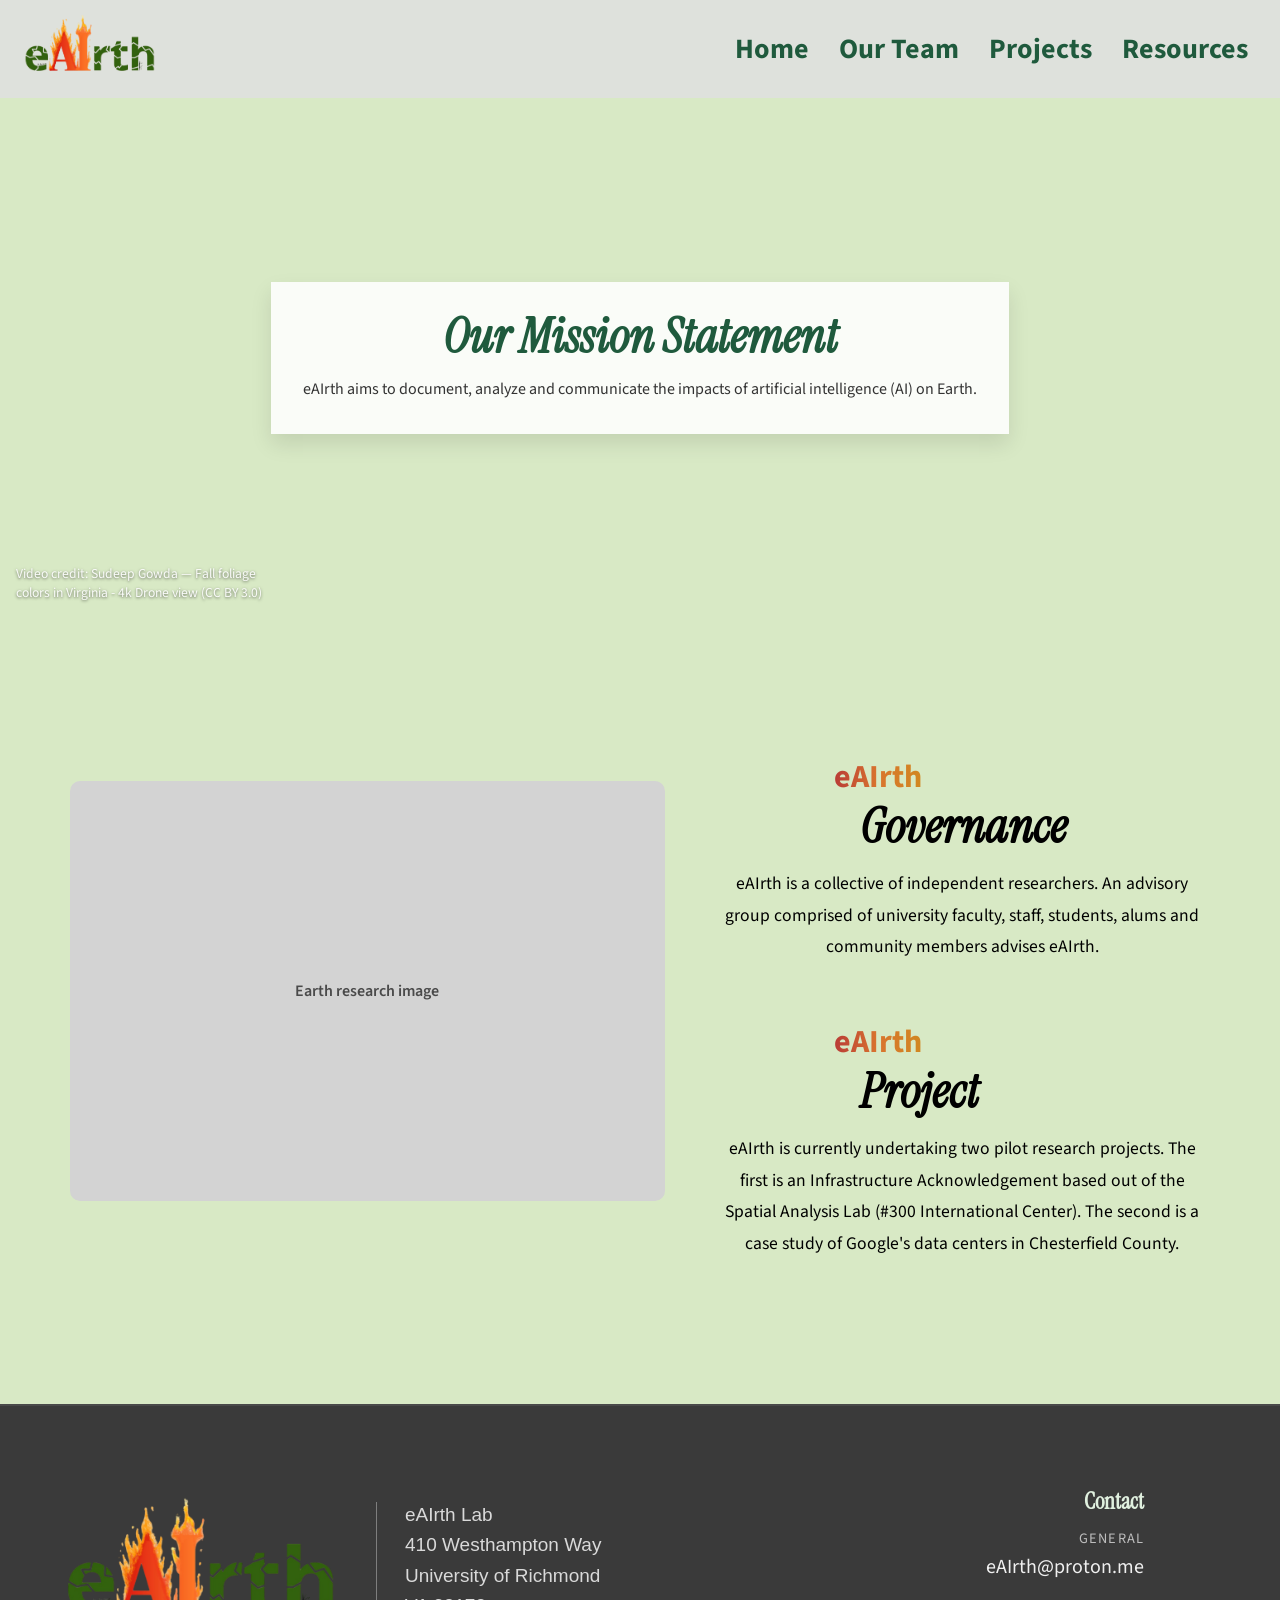
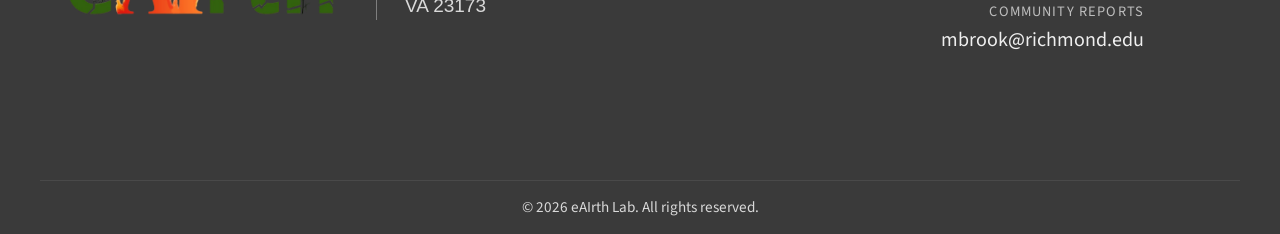
==== pages/index.html @ 76ab41e4 "fixed folder structure" ====
<!DOCTYPE html>
<html lang="en">
<head>
  <meta charset="UTF-8">
  <meta name="viewport" content="width=device-width, initial-scale=1.0">
  <title>Eairth</title>
  <link rel="preconnect" href="https://fonts.googleapis.com">
  <link rel="preconnect" href="https://fonts.gstatic.com" crossorigin>
  <link href="https://fonts.googleapis.com/css2?family=Instrument+Serif:ital,wght@1,400;1,500;1,600&family=Source+Sans+Pro:wght@400;500;600;700&display=swap" rel="stylesheet">
  <link rel="stylesheet" href="../style.css">
</head>

<body>

<header>
  <div class="logo">
    <a href="index.html">
      <img src="../media/logo.png" alt="Eairth Logo">
    </a>
  </div>

  <nav>
    <ul>
      <li><a href="index.html">Home</a></li>
      <li><a href="team.html">Our Team</a></li>
      <li><a href="contact.html">Projects</a></li>
      <li><a href="resources.html">Resources</a></li>
    </ul>
  </nav>
</header>

<main>

  <!-- Mission Statement -->
  <section class="mission-block video-mission-block">
    <video class="mission-video" autoplay muted loop playsinline preload="auto">
      <source src="../media/bandicut-75.89-113.16.mp4" type="video/mp4">
    </video>
    <div class="mission-card">
      <h1 class="original-font">Our Mission Statement</h1>
      <p>
        eAIrth aims to document, analyze and communicate the impacts of
        artificial intelligence (AI) on Earth.
      </p>
    </div>
    <div class="video-footer">
      Video credit: Sudeep Gowda — Fall foliage colors in Virginia - 4k Drone view (CC BY 3.0)
    </div>
  </section>

  <!-- Governance & Projects -->
  <section class="split-section">

    <div class="left-column">
      <div class="image-placeholder">Earth research image</div>
    </div>

    <div class="right-column">
      <div class="heading-stack">
        <span class="original-font">eAIrth</span>
        <span class="heading-secondary">Governance</span>
      </div>
      <p>
        eAIrth is a collective of independent researchers. An advisory group
        comprised of university faculty, staff, students, alums and community
        members advises eAIrth.
      </p>

      <div class="heading-stack">
        <span class="original-font">eAIrth</span>
        <span class="heading-secondary">Project</span>
      </div>
      <p>
        eAIrth is currently undertaking two pilot research projects. The first
        is an Infrastructure Acknowledgement based out of the Spatial Analysis
        Lab (#300 International Center). The second is a case study of Google's
        data centers in Chesterfield County.
      </p>
    </div>

  </section>

</main>

<footer class="site-footer">
  <div class="footer-inner">
    <div class="footer-logo">
      <img src="../media/logo.png" alt="EaiRth logo">
      <div class="footer-address">
        <p>eAIrth Lab</p>
        <p>410 Westhampton Way</p>
        <p>University of Richmond</p>
        <p>VA 23173</p>
      </div>
    </div>
    <!-- Quick Links removed -->
    <div class="footer-contact">
      <h3>Contact</h3>
      <ul>
        <li><span class="footer-contact-label">General</span><a href="mailto:eAIrth@proton.me">eAIrth@proton.me</a></li>
        <li><span class="footer-contact-label">Community Reports</span><a href="mailto:mbrook@richmond.edu">mbrook@richmond.edu</a></li>
      </ul>
    </div>
  </div>
  <div class="footer-copy">© 2026 eAIrth Lab. All rights reserved.</div>
</footer>

<script>
  const missionVideo = document.querySelector('.mission-video');
  const missionStart = 90; // 1:30 in seconds
  const missionEnd = 112;  // 1:52 in seconds

  if (missionVideo) {
    missionVideo.muted = true;
    missionVideo.loop = true;

    const playSegment = () => {
      if (missionVideo.duration > missionStart) {
        missionVideo.currentTime = missionStart;
        missionVideo.play().catch(() => {});
      }
    };

    missionVideo.addEventListener('loadedmetadata', playSegment);
    missionVideo.addEventListener('canplay', playSegment);

    missionVideo.addEventListener('timeupdate', () => {
      if (missionVideo.currentTime >= missionEnd) {
        missionVideo.currentTime = missionStart;
      }
    });
  }
</script>

</body>
</html>
---- style.css ----
*, *::before, *::after {
  box-sizing: border-box;
}

html {
  min-height: 100%;
}

body {
  font-family: 'Source Sans Pro', sans-serif;
  margin: 0;
  padding: 0;
  min-height: 100%;
  background-color: #d8e9c5;
  text-align: center;
}

h1 {
  color: #4f4f4f;
  text-align: center;
}

.team-section {
    margin: 0;
    padding: 40px 24px 60px;
    background: linear-gradient(180deg, rgba(232,245,227,0.98) 0%, rgba(216,233,197,0.95) 100%);
    border-radius: 0 0 20px 20px;
}

.team-section h1.original-font {
    margin-top: 0;
    margin-bottom: 1rem;
    font-family: 'Instrument Serif', serif;
    font-style: italic;
    font-weight: 700;
    font-size: 3.8rem;
    line-height: 1.05;
    color: #1f5a3d;
}

.team-header-row {
    display: flex;
    align-items: flex-start;
    justify-content: center;
    gap: 36px;
    margin: 4.5rem auto 5.5rem;
    flex-wrap: wrap;
    max-width: 1200px;
}

.team-header-portrait {
    display: flex;
    flex-direction: column;
    align-items: center;
    width: min(100%, 340px);
    margin: 0 auto;
}

.team-header-image {
    width: 100%;
    min-height: 384px;
    border-radius: 70% / 65%;
    background: linear-gradient(180deg, rgba(255,255,255,0.35), rgba(108,157,103,0.18));
    box-shadow: inset 0 0 0 1px rgba(38, 75, 52, 0.18), 0 24px 64px rgba(0, 0, 0, 0.08);
    overflow: hidden;
}

.team-header-image > img {
    display: none;
}

.founder-intro {
    display: block;
    flex: 1 1 620px;
    max-width: 780px;
    min-width: 460px;
}

.founder-intro h2 {
    margin: 0;
    font-family: 'Instrument Serif', serif;
    font-style: italic;
    font-weight: 700;
    font-size: 2.4rem;
    line-height: 1.1;
    color: #264b34;
    text-align: left;
}

.founder-bio {
    font-family: 'Source Sans Pro', sans-serif;
    margin-top: 1rem;
    color: #2f3f2c;
    line-height: 1.7;
    text-align: left;
    max-width: 760px;
}

.founder-bio a {
    color: inherit;
    text-decoration: underline;
}

.founder-bio a:hover {
    color: inherit;
}

.founder-links {
    margin: 1.5rem 0 0;
    display: flex;
    flex-wrap: wrap;
    gap: 0.75rem;
    justify-content: center;
}

.founder-links .button-link {
    display: inline-flex;
    align-items: center;
    justify-content: center;
    width: 56px;
    height: 56px;
    border-radius: 0;
    background: #4c8f55;
    color: #ffffff;
    text-decoration: none;
    transition: background 0.2s ease;
}

.founder-links .button-link:hover {
    background: #66b079;
}

.founder-links .button-link img {
    width: 28px;
    height: 28px;
    display: block;
    border-radius: 0;
}

.founder-links .button-link.facebook-link img {
    width: 40px;
    height: 40px;
}


.visually-hidden {
    position: absolute;
    width: 1px;
    height: 1px;
    padding: 0;
    margin: -1px;
    overflow: hidden;
    clip: rect(0, 0, 0, 0);
    white-space: nowrap;
    border: 0;
}

.reveal-visible {
    opacity: 1 !important;
    transform: translateY(0) !important;
}

main {
    background-color: #d8e9c5;
    min-height: calc(100vh - 120px);
    padding-top: 0;
    padding-bottom: 40px;
}

h2 {
  margin-top: 1.5rem;
  margin-bottom: 0.75rem;
}

.team-section h2,
.right-column h2 {
    font-family: 'Instrument Serif', serif;
    font-style: italic;
    font-weight: 700;
    font-size: 2.4rem;
    line-height: 1.1;
    color: #264b34;
}

.right-column p {
  margin-bottom: 1.5rem;
}

/* Header style */
header {
  position: sticky;
  top: 0;
  z-index: 1000;
  display: flex;                  /* use flexbox */
  justify-content: space-between; /* logo left, nav right */
  align-items: center;            /* vertically center items */
  padding: 6px 12px;
  background-color: rgba(224, 224, 224, 0.85);
  color: #1f5a3d;
  overflow: hidden;      /* prevents bar from growing */
}




/* logo image */
.logo img {
  height: 80px;
  transform: scale(2.5) translateY(2px);
  transform-origin: left center;
}







/* navigation menu */
nav ul {
  list-style: none;
  display: flex;                 /* horizontal tabs */
  margin: 0;
  padding: 0;
}

/* nudge the whole nav a bit left from the right edge */
nav {
  margin-right: 20px;
}

nav ul li {
  margin-left: 30px;             /* spacing between tabs */
}

nav ul li a {
  color: #1f5a3d;
  text-decoration: none;
  font-weight: bold;
  font-size: 1.75rem;
  transition: all 0.3s ease;
}

nav ul li a:hover {
  color: #4f8b6a;
  transform: scale(1.05);       /* subtle pop */
  text-decoration: underline;
}





/* Section styles */

.spacer {
    height: 40px;
}

.mission-block {
    width: auto;
    margin: 0 auto;
    min-height: 520px;
    padding: 0;
    text-align: center;
    background-color: transparent;
    color: white;
    position: relative;
    overflow: hidden;
    display: flex;
    align-items: center;
    justify-content: center;
}

.project-header-block {
    min-height: 40vh;
    background: transparent;
    display: flex;
    align-items: flex-start;
    justify-content: center;
    padding-top: 3rem;
}

.project-title {
    font-family: 'Instrument Serif', serif !important;
    font-style: italic !important;
    font-weight: 700 !important;
    font-size: clamp(3rem, 5vw, 5rem);
    color: #264b34;
    margin: 0;
    font-feature-settings: 'liga' 1, 'clig' 1;
    letter-spacing: -0.03em;
}

.video-mission-block {
    position: relative;
}

.mission-video {
    position: absolute;
    top: 0;
    left: 0;
    width: 100%;
    height: 100%;
    object-fit: cover;
    z-index: 0;
    opacity: 0.95;
}

.video-mission-block .mission-card {
    position: relative;
    z-index: 1;
    background-color: rgba(255, 255, 255, 0.88);
}

.mission-card {
    max-width: 760px;
    margin: 0 auto;
    padding: 30px 32px;
    background-color: rgba(255, 255, 255, 0.88);
    color: #222222;
    border-radius: 0;
    box-shadow: 0 10px 20px rgba(0, 0, 0, 0.10);
    position: relative;
    top: 0;
}

.mission-card h1,
.mission-card p {
    max-width: 760px;
    margin: 0 auto;
}

.projects-gallery {
    padding: 0 24px 60px;
}

.storymaps-subheader {
    max-width: 1100px;
    margin: 0 auto 1.5rem;
    padding: 0 0 0.25rem;
    font-family: 'Instrument Serif', serif;
    font-style: italic;
    font-weight: 700;
    font-size: clamp(2.2rem, 4vw, 3.2rem);
    line-height: 1.1;
    color: #264b34;
    text-align: center;
}

.projects-grid {
    max-width: 1600px;
    margin: 0 auto;
    display: grid;
    grid-template-columns: repeat(3, minmax(0, 1fr));
    gap: 40px 28px;
    align-items: stretch;
}

.project-card {
    display: block;
    background: #ffffff;
    border-radius: 18px;
    overflow: hidden;
    box-shadow: 0 12px 24px rgba(28, 50, 31, 0.12);
    text-decoration: none;
    color: inherit;
    transition: transform 0.2s ease, box-shadow 0.2s ease;
    min-height: 100%;
    cursor: pointer;
}

.project-card:link,
.project-card:visited,
.project-card:hover,
.project-card:active {
    color: inherit;
    text-decoration: none;
}

.project-card-embed {
    display: flex;
    align-items: stretch;
    overflow: hidden;
    min-height: 360px;
}

.project-card-embed iframe {
    display: block;
    width: 58%;
    min-width: 0;
    height: 360px;
    border: 0;
    background: #eef3ee;
    overflow: auto;
    flex-shrink: 0;
}

.project-card:hover {
    transform: translateY(-6px);
    box-shadow: 0 18px 28px rgba(28, 50, 31, 0.18);
}

.project-card img {
    display: block;
    width: 100%;
    height: 220px;
    object-fit: cover;
}

.project-card-content {
    width: 42%;
    min-width: 220px;
    padding: 1.5rem 1.3rem 1.3rem 1.3rem;
    display: flex;
    flex-direction: column;
    justify-content: center;
    box-sizing: border-box;
}

.project-card-content h2 {
    margin: 0;
    font-family: 'Source Sans Pro', sans-serif;
    font-style: normal;
    font-weight: 700;
    font-size: 1.35rem;
    line-height: 1.35;
    color: #264b34;
    text-align: left;
    overflow-wrap: anywhere;
    word-break: break-word;
    hyphens: auto;
}

.project-card-content p {
    margin: 0;
    color: #3d4d3b;
    line-height: 1.6;
    text-align: left;
    font-size: 1rem;
}

.resources-page {
    max-width: 1200px;
    margin: 0 auto;
    padding: 4rem 24px 4rem;
}

.resources-intro {
    margin-bottom: 2.5rem;
    text-align: center;
}

.resources-intro h1 {
    margin: 0 0 0.8rem;
    font-family: 'Instrument Serif', serif;
    font-style: italic;
    font-weight: 700;
    font-size: clamp(3rem, 5vw, 5rem);
    line-height: 1.05;
    color: #264b34;
}

.resources-intro p {
    margin: 0 auto;
    max-width: 760px;
    font-size: 1.125rem;
    line-height: 1.7;
    color: #2f3f2c;
}

.resources-grid {
    display: grid;
    grid-template-columns: repeat(auto-fit, minmax(260px, 1fr));
    gap: 22px;
}

.resource-card {
    display: block;
    background: rgba(255, 255, 255, 0.86);
    border-radius: 18px;
    padding: 1.4rem 1.3rem;
    box-shadow: 0 12px 24px rgba(28, 50, 31, 0.12);
    text-decoration: none;
    color: inherit;
    transition: transform 0.2s ease, box-shadow 0.2s ease;
}

.resource-card:hover {
    transform: translateY(-4px);
    box-shadow: 0 18px 28px rgba(28, 50, 31, 0.18);
}

.resource-card h2 {
    margin: 0 0 0.6rem;
    font-family: 'Source Sans Pro', sans-serif;
    font-size: 1.3rem;
    line-height: 1.3;
    color: #264b34;
    font-weight: 700;
    text-align: left;
}

.resource-card p {
    margin: 0;
    color: #3b4f3d;
    line-height: 1.6;
    text-align: left;
}

.mission-card h1 {
    font-family: 'Instrument Serif', serif;
    font-style: italic;
    font-weight: 700;
    font-size: 3rem;
    line-height: 1.05;
    color: #1f5a3d;
    margin-bottom: 0.85rem;
}

.mission-card p {
    font-size: 1rem;
    line-height: 1.7;
    color: #333333;
}

.media-credit {
    margin-top: 1rem;
    font-size: 0.9rem;
    color: #555;
    opacity: 0.8;
}

.video-footer {
    position: absolute;
    left: 1rem;
    bottom: 1rem;
    font-size: 0.85rem;
    color: rgba(255, 255, 255, 0.92);
    text-shadow: 0 1px 3px rgba(0, 0, 0, 0.55);
    max-width: 260px;
    line-height: 1.4;
    text-align: left;
}

.site-footer {
    background: #3a3a3a;
    color: #f5f5f5;
    padding: 3.5rem 2rem 1rem;
    border-top: 2px solid rgba(255, 255, 255, 0.08);
}

.footer-inner {
    max-width: 1200px;
    margin: 0 auto;
    display: grid;
    grid-template-columns: minmax(260px, 360px) minmax(220px, 1fr) minmax(220px, 280px);
    gap: 2.5rem;
    padding: 0 0 0.01rem;
    border-bottom: 1px solid rgba(255, 255, 255, 0.08);
}

.footer-copy {
    max-width: 1200px;
    margin: 0 auto;
    padding: 0.95rem 0 0 0;
    color: #d9d9d9;
    text-align: center;
    font-size: 0.95rem;
}

.footer-logo {
    display: flex;
    align-items: flex-start;
    gap: 1rem;
    font-family: 'Instrument Serif', serif;
    font-size: 1.75rem;
    color: #ffffff;
}

.footer-logo img {
    width: 320px;
    height: auto;
    margin-top: -6rem;
}

.footer-address {
    border-left: 1px solid rgba(255, 255, 255, 0.35);
    padding-left: 1.75rem;
    margin-left: 0;
    display: flex;
    flex-direction: column;
    justify-content: flex-start;
    align-items: flex-start;
    gap: 0.25rem;
    min-width: 300px;
    max-width: 360px;
    text-align: left;
    margin-top: 2.5rem;
    font-family: -apple-system, BlinkMacSystemFont, "Segoe UI", Roboto, "Helvetica Neue", Arial, sans-serif;
}

.footer-address p {
    margin: 0;
    font-size: 1.1875rem;
    line-height: 1.4;
    opacity: 0.85;
    color: #f5f5f5;
}

.footer-links,
.footer-contact {
    min-width: 0;
    font-size: 1.25rem;
}

.footer-contact {
    grid-column: 3;
    align-self: flex-start;
    margin-left: 0;
    transform: translate(-6rem, 1.5rem);
    text-align: right;
}

.footer-links h3,
.footer-contact h3 {
    margin: 0 0 0.75rem;
    font-family: 'Instrument Serif', serif;
    font-size: 1.45rem;
    color: #e0f0df;
}

.footer-links ul,
.footer-contact ul {
    list-style: none;
    padding: 0;
    margin: 0;
}

.footer-links li {
    margin-bottom: 0.65rem;
}

.footer-contact li {
    margin-bottom: 1.25rem;
}

.footer-contact-label {
    display: block;
    font-size: 0.9rem;
    opacity: 0.7;
    margin-bottom: 0.25rem;
    text-transform: uppercase;
    letter-spacing: 0.08em;
}

.footer-links a,
.footer-contact a {
    color: #ffffff;
    text-decoration: none;
    opacity: 0.92;
}

.footer-links a:hover,
.footer-contact a:hover {
    opacity: 1;
}

.footer-links a:hover {
    text-decoration: underline;
}

main {
    background-color: #d8e9c5;
    min-height: calc(100vh - 120px);
    padding-bottom: 40px;
}

.split-section {
    display: flex;
    align-items: center;
    gap: 50px;

    width: auto;
    max-width: none;
    margin: 50px 40px;
    padding: 30px;
    background-color: transparent;
    border-radius: 16px;
}

.left-column {
    flex: 1.2;
}

.right-column {
    flex: 1;
}

.left-column img,
.image-placeholder {
    width: 100%;
    border-radius: 10px;
    display: block;
}

.image-placeholder {
    min-height: 420px;
    background-color: #d3d3d3;
    color: #4a4a4a;
    display: flex;
    align-items: center;
    justify-content: center;
    font-size: 1rem;
    font-weight: 600;
}

.right-column {
    background-color: transparent;
    padding: 0;
    border-radius: 0;
    text-align: center;
}

.right-column p {
    margin: 0 auto 1.5rem;
    max-width: 520px;
    text-align: center;
    font-size: 1.1rem;
    line-height: 1.8;
}

.heading-stack {
    display: flex;
    flex-direction: column;
    width: auto;
    max-width: 320px;
    gap: 0.1rem;
    margin: 3.5rem auto 1rem;
    align-items: flex-start;
}

.heading-stack .original-font {
    font-family: 'Source Sans Pro', sans-serif;
    font-style: normal;
    font-weight: 700;
    font-size: 2rem;
    margin-left: 2rem;
    background: linear-gradient(90deg, #b93b36, #d9742e, #d18820);
    -webkit-background-clip: text;
    -webkit-text-fill-color: transparent;
    background-clip: text;
    color: transparent;
}

.heading-secondary {
    font-family: 'Instrument Serif', serif;
    font-style: italic;
    font-weight: 700;
    font-size: 3rem;
    line-height: 1.05;
    display: inline-block;
    margin-left: 3.6rem;
}

.right-column h2 {
    font-family: 'Instrument Serif', serif;
    font-style: italic;
    font-weight: 700;
}

@media (max-width: 768px) {
    .split-section {
        flex-direction: column;
    }
}





/* Team Decks */
.team-grid {
    display: grid;
    grid-template-columns: repeat(auto-fit, minmax(250px, 1fr));
    gap: 30px;
    padding: 40px;
    max-width: 1100px;
    margin: auto;
}

.card {
    background: white;
    border-radius: 15px;
    overflow: hidden;
    box-shadow: 0 6px 18px rgba(0,0,0,0.12);
    transition: transform 0.25s ease, box-shadow 0.25s ease;
}

.card:hover {
    transform: translateY(-8px);
    box-shadow: 0 10px 25px rgba(0,0,0,0.18);
}

.card img, .member-photo {
    width: 100%;
    height: 260px;
    object-fit: cover;
    display: flex;
    align-items: center;
    justify-content: center;
    background: #e1e6d5;
    color: #5c6d4a;
    font-size: 1rem;
    font-weight: 700;
    letter-spacing: 0.02em;
    border: 2px dashed #9aa78a;
    border-radius: 18px;
    background: rgba(225, 230, 213, 0.55);
    box-shadow: inset 0 2px 4px rgba(0,0,0,0.05);
    opacity: 0;
    transform: translateY(40px);
    transition: opacity 0.9s ease-out, transform 0.9s ease-out;
}

.card-content h3 {
    margin: 0;
}

.card-content h4 {
    margin: 5px 0 10px;
    font-weight: normal;
    color: gray;
    font-size: 14px;
}

.card-content p {
    font-size: 14px;
    line-height: 1.4;
}
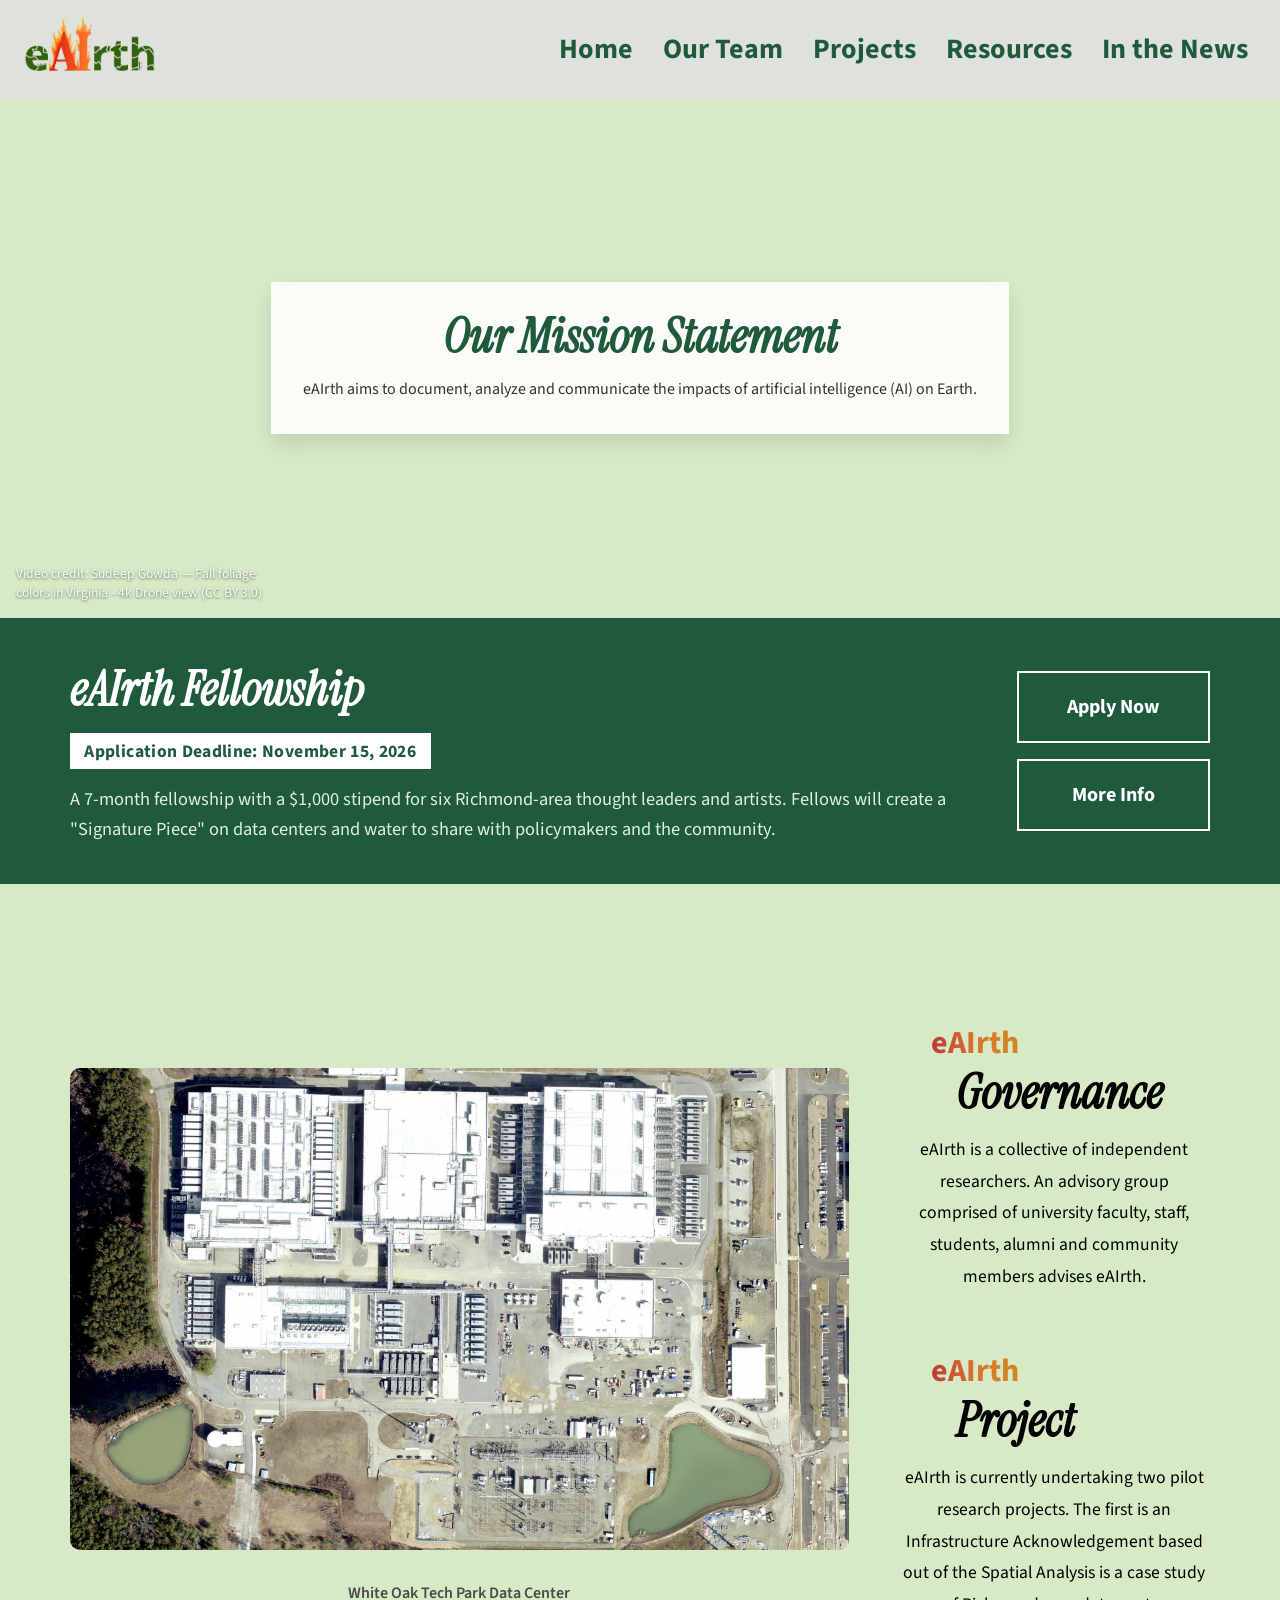
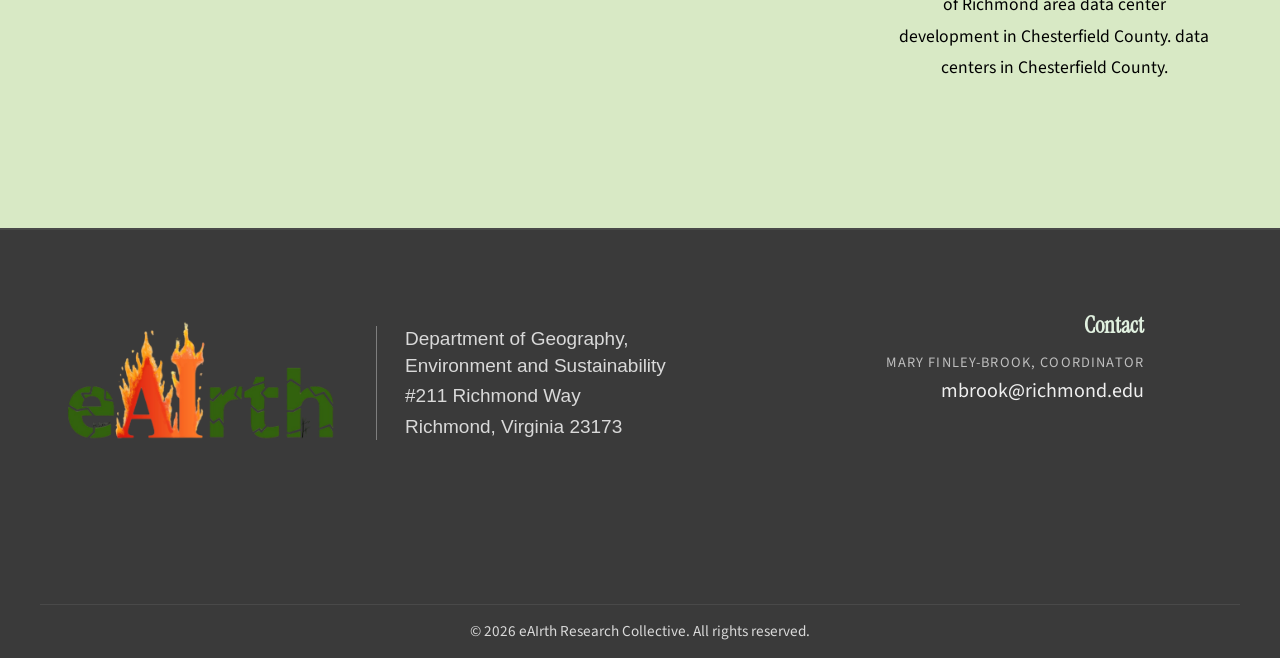
==== commit addf9f79: "added profile, fellowship, and news" ====
--- a/pages/index.html
+++ b/pages/index.html
@@ -23,8 +23,14 @@
     <ul>
       <li><a href="index.html">Home</a></li>
       <li><a href="team.html">Our Team</a></li>
-      <li><a href="contact.html">Projects</a></li>
+      <li class="has-dropdown">
+        <a href="projects.html">Projects</a>
+        <ul class="dropdown">
+          <li><a href="fellowship.html">Fellowship</a></li>
+        </ul>
+      </li>
       <li><a href="resources.html">Resources</a></li>
+      <li><a href="news.html">In the News</a></li>
     </ul>
   </nav>
 </header>
@@ -48,11 +54,31 @@
     </div>
   </section>
 
+  <!-- Fellowship Banner -->
+  <section class="fellowship-banner">
+    <div class="fellowship-banner-inner">
+      <div class="fellowship-banner-copy">
+        <h2 class="fellowship-banner-title">eAIrth Fellowship</h2>
+        <p class="fellowship-banner-deadline">Application Deadline: November 15, 2026</p>
+        <p class="fellowship-banner-text">
+          A 7-month fellowship with a $1,000 stipend for six Richmond-area thought leaders and artists. Fellows will create a "Signature Piece" on data centers and water to share with policymakers and the community.
+        </p>
+      </div>
+      <div class="fellowship-banner-actions">
+        <a class="fellowship-apply-box" href="https://docs.google.com/forms/d/e/1FAIpQLSdn-8kmqRkZYOwxu8aoqRWHCwRbEXj54_rLgCEMtIhtheCACg/viewform" target="_blank" rel="noopener noreferrer">Apply Now</a>
+        <a class="fellowship-apply-box" href="fellowship.html">More Info</a>
+      </div>
+    </div>
+  </section>
+
   <!-- Governance & Projects -->
   <section class="split-section">
 
     <div class="left-column">
-      <div class="image-placeholder">Earth research image</div>
+      <figure class="data-center-figure">
+        <img src="../media/White%20Oak%20Tech%20Park%20QTS-1%20Data%20Center%202026.jpg" alt="Aerial view of White Oak Tech Park data center">
+        <figcaption>White Oak Tech Park Data Center</figcaption>
+      </figure>
     </div>
 
     <div class="right-column">
@@ -62,7 +88,7 @@
       </div>
       <p>
         eAIrth is a collective of independent researchers. An advisory group
-        comprised of university faculty, staff, students, alums and community
+        comprised of university faculty, staff, students, alumni and community
         members advises eAIrth.
       </p>
 
@@ -73,7 +99,7 @@
       <p>
         eAIrth is currently undertaking two pilot research projects. The first
         is an Infrastructure Acknowledgement based out of the Spatial Analysis
-        Lab (#300 International Center). The second is a case study of Google's
+        is a case study of Richmond area data center development in Chesterfield County.
         data centers in Chesterfield County.
       </p>
     </div>
@@ -81,29 +107,8 @@
   </section>
 
 </main>
-
-<footer class="site-footer">
-  <div class="footer-inner">
-    <div class="footer-logo">
-      <img src="../media/logo.png" alt="EaiRth logo">
-      <div class="footer-address">
-        <p>eAIrth Lab</p>
-        <p>410 Westhampton Way</p>
-        <p>University of Richmond</p>
-        <p>VA 23173</p>
-      </div>
-    </div>
-    <!-- Quick Links removed -->
-    <div class="footer-contact">
-      <h3>Contact</h3>
-      <ul>
-        <li><span class="footer-contact-label">General</span><a href="mailto:eAIrth@proton.me">eAIrth@proton.me</a></li>
-        <li><span class="footer-contact-label">Community Reports</span><a href="mailto:mbrook@richmond.edu">mbrook@richmond.edu</a></li>
-      </ul>
-    </div>
-  </div>
-  <div class="footer-copy">© 2026 eAIrth Lab. All rights reserved.</div>
-</footer>
+<div data-footer-placeholder></div>
+<script src="../footer.js"></script>
 
 <script>
   const missionVideo = document.querySelector('.mission-video');
--- a/style.css
+++ b/style.css
@@ -244,7 +244,37 @@
 nav ul li a:hover {
   color: #4f8b6a;
   transform: scale(1.05);       /* subtle pop */
-  text-decoration: underline;
+}
+
+/* Projects dropdown; fixed keeps it from being clipped by the header's overflow */
+nav ul li.has-dropdown {
+  position: relative;
+}
+
+nav ul.dropdown {
+  display: none;
+  position: fixed;
+  flex-direction: column;
+  min-width: 180px;
+  padding: 0.5rem 0;
+  background-color: rgba(224, 224, 224, 0.97);
+  box-shadow: 0 6px 14px rgba(0, 0, 0, 0.15);
+}
+
+nav ul li.has-dropdown:hover > ul.dropdown,
+nav ul li.has-dropdown:focus-within > ul.dropdown {
+  display: flex;
+}
+
+nav ul.dropdown li {
+  margin: 0;
+}
+
+nav ul.dropdown li a {
+  display: block;
+  padding: 0.5rem 1.25rem;
+  font-size: 1.4rem;
+  white-space: nowrap;
 }
 
 
@@ -294,6 +324,96 @@
 
 .video-mission-block {
     position: relative;
+}
+
+.fellowship-banner {
+    background-color: #1f5a3d;
+    color: #ffffff;
+    padding: 2.5rem 70px;
+    text-align: left;
+}
+
+.fellowship-banner-inner {
+    max-width: none;
+    margin: 0;
+    display: flex;
+    align-items: center;
+    justify-content: space-between;
+    gap: 2rem;
+}
+
+.fellowship-banner-copy {
+    flex: 1;
+}
+
+.fellowship-banner-actions {
+    flex: 0 0 auto;
+    display: flex;
+    flex-direction: column;
+    gap: 1rem;
+}
+
+.fellowship-apply-box {
+    flex: 0 0 auto;
+    padding: 1.25rem 3rem;
+    background-color: transparent;
+    border: 2px solid #ffffff;
+    border-radius: 0;
+    color: #ffffff;
+    font-size: 1.25rem;
+    font-weight: 700;
+    text-align: center;
+    text-decoration: none;
+    transition: background-color 0.2s ease;
+}
+
+.fellowship-apply-box:hover {
+    background-color: rgba(255, 255, 255, 0.15);
+}
+
+@media (max-width: 768px) {
+    .fellowship-banner {
+        padding: 2rem 24px;
+    }
+
+    .fellowship-banner-inner {
+        flex-direction: column;
+        align-items: stretch;
+    }
+}
+
+.fellowship-banner-title {
+    margin: 0 0 0.75rem;
+    font-family: 'Instrument Serif', serif;
+    font-style: italic;
+    font-weight: 700;
+    font-size: clamp(2rem, 4vw, 3rem);
+    color: #ffffff;
+}
+
+.fellowship-banner-deadline {
+    display: inline-block;
+    margin: 0 0 1rem;
+    padding: 0.35rem 0.9rem;
+    background-color: #ffffff;
+    color: #1f5a3d;
+    font-size: 1.1rem;
+    font-weight: 700;
+    letter-spacing: 0.02em;
+}
+
+.fellowship-banner-text {
+    margin: 0;
+    font-size: 1.15rem;
+    line-height: 1.6;
+    color: #e0f0df;
+}
+
+.fellowship-banner-details {
+    margin: 1rem 0 0;
+    font-size: 1.05rem;
+    font-weight: 700;
+    color: #ffffff;
 }
 
 .mission-video {
@@ -469,6 +589,330 @@
     color: #2f3f2c;
 }
 
+.resources-intro h1.fellowship-title {
+    --logo-h: clamp(4.4rem, 8.8vw, 8.8rem);
+    font-size: clamp(3rem, 6vw, 6rem);
+    display: flex;
+    flex-wrap: wrap;
+    align-items: flex-end;
+    justify-content: center;
+    gap: 0.3em;
+}
+
+.resources-intro p.fellowship-subtitle {
+    max-width: 1000px;
+    font-size: clamp(1.5rem, 2.6vw, 2.4rem);
+    font-weight: 600;
+    line-height: 1.35;
+}
+
+.fellowship-title-word {
+    position: relative;
+    top: 0.1em;
+}
+
+/* The logo file has wide margins; crop to the wordmark (1278x562 of 1545x2000) */
+.fellowship-title-logo {
+    position: relative;
+    flex: none;
+    overflow: hidden;
+    height: var(--logo-h);
+    width: calc(var(--logo-h) * 2.274);
+}
+
+.fellowship-title-logo img {
+    position: absolute;
+    max-width: none;
+    height: calc(var(--logo-h) * 3.559);
+    width: auto;
+    left: calc(var(--logo-h) * -0.242);
+    top: calc(var(--logo-h) * -1.1352);
+}
+
+.news-item {
+    display: flex;
+    align-items: center;
+    gap: 2.5rem;
+    text-align: left;
+}
+
+.news-photo {
+    flex: 0 1 560px;
+    margin: 0;
+}
+
+.news-photo figcaption {
+    margin-top: 0.6rem;
+    font-size: 0.9rem;
+    line-height: 1.5;
+    color: #4a5a47;
+}
+
+.news-photo figcaption a {
+    color: #1f5a3d;
+    text-decoration: underline;
+}
+
+.news-photo figcaption a:hover {
+    color: #4f8b6a;
+}
+
+.other-news {
+    margin-top: 4rem;
+    text-align: left;
+}
+
+.other-news-title {
+    margin: 0 0 1rem;
+    font-family: 'Instrument Serif', serif;
+    font-style: italic;
+    font-weight: 700;
+    font-size: 2.4rem;
+    line-height: 1.1;
+    color: #264b34;
+}
+
+.news-tabs {
+    display: flex;
+    flex-wrap: wrap;
+    gap: 0.5rem;
+    border-bottom: 2px solid rgba(38, 75, 52, 0.35);
+}
+
+.news-tab {
+    margin-bottom: -2px;
+    padding: 0.6rem 1.25rem;
+    background: transparent;
+    border: 0;
+    border-bottom: 3px solid transparent;
+    font-family: 'Source Sans Pro', sans-serif;
+    font-size: 1.2rem;
+    font-weight: 700;
+    color: #1f5a3d;
+    cursor: pointer;
+}
+
+.news-tab:hover {
+    color: #4f8b6a;
+}
+
+.news-tab.is-active {
+    color: #264b34;
+    border-bottom-color: #264b34;
+}
+
+.news-tab-panel {
+    padding: 1.5rem 0;
+    font-size: 1.2rem;
+    color: #2f3f2c;
+}
+
+.news-tab-panel p {
+    margin: 0;
+}
+
+.news-links {
+    margin: 0;
+    padding: 0;
+    list-style: none;
+}
+
+.news-links li {
+    padding: 1rem 0;
+    border-bottom: 1px solid rgba(38, 75, 52, 0.25);
+}
+
+.news-links li:first-child {
+    padding-top: 0;
+}
+
+.news-link-source {
+    display: block;
+    margin-bottom: 0.2rem;
+    font-size: 0.8rem;
+    font-weight: 700;
+    letter-spacing: 0.08em;
+    text-transform: uppercase;
+    color: #4f8b6a;
+}
+
+.news-links a {
+    font-size: 1.3rem;
+    font-weight: 600;
+    line-height: 1.35;
+    color: #1f5a3d;
+    text-decoration: none;
+}
+
+.news-links a:hover {
+    color: #4f8b6a;
+}
+
+.news-link-quote {
+    margin: 0.5rem 0 0;
+    font-size: 1.1rem;
+    line-height: 1.5;
+    color: #2f3f2c;
+}
+
+.news-item-copy {
+    flex: 1;
+}
+
+.news-item-tag {
+    display: inline-block;
+    margin-bottom: 0.75rem;
+    padding: 0.2rem 0.75rem;
+    background-color: #1f5a3d;
+    color: #ffffff;
+    font-size: 0.85rem;
+    font-weight: 700;
+    letter-spacing: 0.08em;
+    text-transform: uppercase;
+}
+
+.news-item-title {
+    margin: 0 0 1rem;
+    font-family: 'Source Sans Pro', sans-serif;
+    font-style: normal;
+    font-weight: 700;
+    font-size: clamp(1.8rem, 2.8vw, 2.5rem);
+    line-height: 1.2;
+    color: #264b34;
+}
+
+.news-item-title a {
+    color: inherit;
+    text-decoration: none;
+}
+
+.news-item-title a:hover {
+    color: #4f8b6a;
+}
+
+.news-item-subtitle {
+    margin: 0;
+    font-size: 1.35rem;
+    line-height: 1.6;
+    color: #2f3f2c;
+}
+
+@media (max-width: 768px) {
+    .news-item {
+        flex-direction: column;
+        align-items: flex-start;
+    }
+
+    .news-photo {
+        flex-basis: auto;
+        width: 100%;
+    }
+}
+
+.news-photo img {
+    display: block;
+    width: 100%;
+    height: auto;
+    border-radius: 10px;
+}
+
+.fellowship-details {
+    max-width: 1100px;
+    margin: 0 auto;
+    font-size: 1.5rem;
+    line-height: 1.6;
+    color: #2f3f2c;
+}
+
+.fellowship-boxes {
+    display: grid;
+    grid-template-columns: 1fr 1fr;
+    margin-bottom: 1.5rem;
+}
+
+.fellowship-box {
+    padding: 0.5rem 2rem;
+}
+
+.fellowship-box:first-child {
+    padding-left: 0;
+}
+
+.fellowship-box:last-child {
+    padding-right: 0;
+    border-left: 2px solid #264b34;
+}
+
+@media (max-width: 768px) {
+    .fellowship-boxes {
+        grid-template-columns: 1fr;
+    }
+
+    .fellowship-box,
+    .fellowship-box:first-child,
+    .fellowship-box:last-child {
+        padding: 1rem 0;
+    }
+
+    .fellowship-box:last-child {
+        border-left: 0;
+        border-top: 2px solid #264b34;
+    }
+}
+
+.fellowship-box h3 {
+    margin: 0 0 0.75rem;
+    font-family: 'Instrument Serif', serif;
+    font-style: italic;
+    font-weight: 700;
+    font-size: 2.2rem;
+    color: #264b34;
+}
+
+.fellowship-box p {
+    margin: 0 0 1rem;
+}
+
+.fellowship-box ul {
+    margin: 0;
+    padding-left: 1.5rem;
+}
+
+.fellowship-details h2 {
+    margin: 1.5rem 0 0.75rem;
+    font-family: 'Instrument Serif', serif;
+    font-style: italic;
+    font-weight: 700;
+    font-size: 3rem;
+    color: #264b34;
+}
+
+.fellowship-page-deadline {
+    display: inline-block;
+    margin: 0;
+    padding: 0.8rem 1.75rem;
+    background-color: #1f5a3d;
+    color: #ffffff;
+    font-size: 1.6rem;
+    font-weight: 700;
+}
+
+.fellowship-page-apply {
+    display: inline-block;
+    margin-top: 1rem;
+    padding: 1rem 3rem;
+    background-color: #1f5a3d;
+    color: #ffffff;
+    font-size: 1.5rem;
+    font-weight: 700;
+    text-decoration: none;
+    transition: background-color 0.2s ease;
+}
+
+.fellowship-page-apply:hover {
+    background-color: #264b34;
+}
+
 .resources-grid {
     display: grid;
     grid-template-columns: repeat(auto-fit, minmax(260px, 1fr));
@@ -600,6 +1044,12 @@
     font-family: -apple-system, BlinkMacSystemFont, "Segoe UI", Roboto, "Helvetica Neue", Arial, sans-serif;
 }
 
+.footer-address-link {
+    display: block;
+    color: inherit;
+    text-decoration: none;
+}
+
 .footer-address p {
     margin: 0;
     font-size: 1.1875rem;
@@ -690,27 +1140,31 @@
 }
 
 .left-column {
-    flex: 1.2;
+    flex: 2.5;
 }
 
 .right-column {
     flex: 1;
 }
 
-.left-column img,
-.image-placeholder {
+.left-column img {
     width: 100%;
     border-radius: 10px;
     display: block;
-}
-
-.image-placeholder {
-    min-height: 420px;
-    background-color: #d3d3d3;
+    height: auto;
+}
+
+.data-center-figure {
+    display: flex;
+    flex-direction: column;
+    align-items: stretch;
+    gap: 2rem;
+    width: 100%;
+    margin: 0;
+}
+
+.data-center-figure figcaption {
     color: #4a4a4a;
-    display: flex;
-    align-items: center;
-    justify-content: center;
     font-size: 1rem;
     font-weight: 600;
 }
@@ -790,37 +1244,53 @@
 }
 
 .card {
-    background: white;
-    border-radius: 15px;
-    overflow: hidden;
-    box-shadow: 0 6px 18px rgba(0,0,0,0.12);
-    transition: transform 0.25s ease, box-shadow 0.25s ease;
+    background: transparent;
+    border-radius: 0;
+    overflow: visible;
+    box-shadow: none;
 }
 
 .card:hover {
-    transform: translateY(-8px);
-    box-shadow: 0 10px 25px rgba(0,0,0,0.18);
+    transform: none;
+    box-shadow: none;
 }
 
 .card img, .member-photo {
-    width: 100%;
-    height: 260px;
+    width: min(100%, 220px);
+    max-width: 100%;
+    aspect-ratio: 1;
+    height: auto;
     object-fit: cover;
-    display: flex;
-    align-items: center;
-    justify-content: center;
-    background: #e1e6d5;
-    color: #5c6d4a;
-    font-size: 1rem;
-    font-weight: 700;
-    letter-spacing: 0.02em;
-    border: 2px dashed #9aa78a;
-    border-radius: 18px;
-    background: rgba(225, 230, 213, 0.55);
-    box-shadow: inset 0 2px 4px rgba(0,0,0,0.05);
+    border: 0;
+    border-radius: 50%;
+    box-shadow: none;
     opacity: 0;
     transform: translateY(40px);
     transition: opacity 0.9s ease-out, transform 0.9s ease-out;
+}
+
+.card img {
+    display: block;
+    margin: 0 auto 1rem;
+}
+
+.card img.beth-photo {
+    object-position: center 20%;
+}
+
+.card img.coffeeshop1 {
+    object-position: 70% 20%;
+}
+
+.member-photo {
+    display: flex;
+    align-items: center;
+    justify-content: center;
+    margin: 0 auto 1rem;
+    background: transparent;
+    color: #5c6d4a;
+    font-size: 1rem;
+    font-weight: 700;
 }
 
 .card-content h3 {
